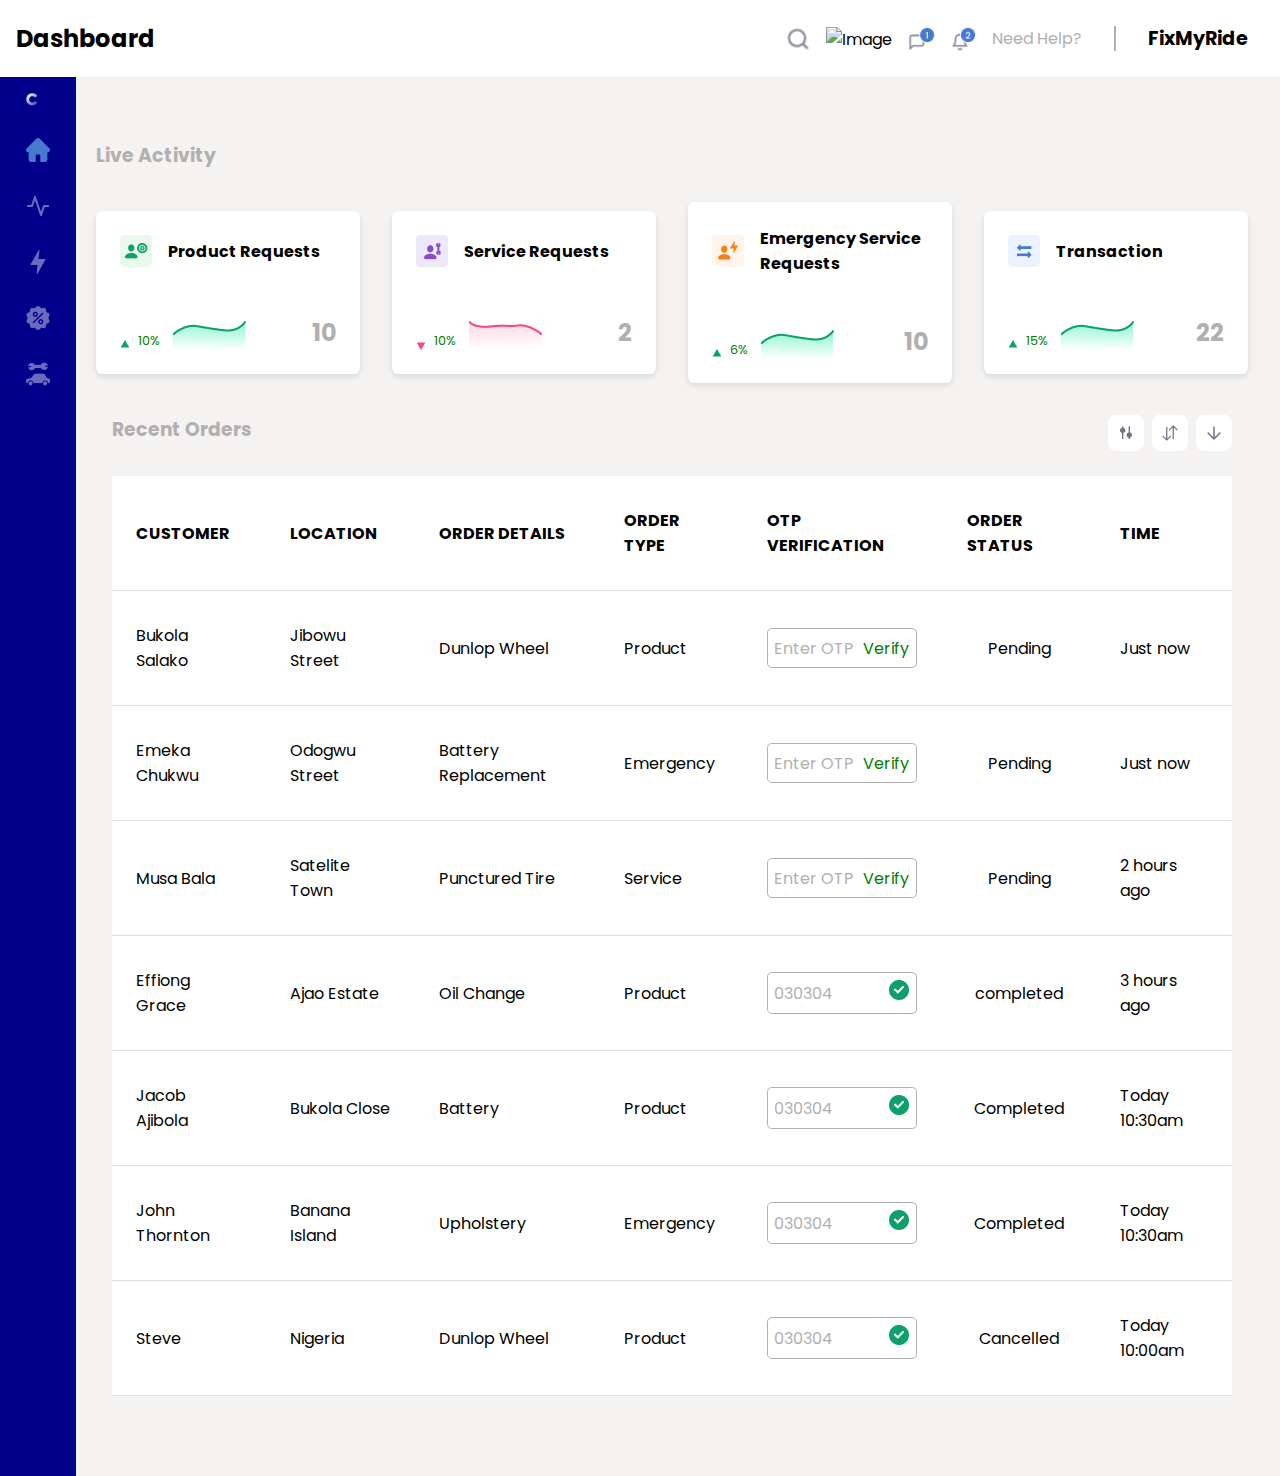
==== admin-dashboard.html @ a560eab2 "pushing the codes to the repo" ====
<!DOCTYPE html>
<html lang="en">
  <head>
    <meta charset="UTF-8" />
    <meta http-equiv="X-UA-Compatible" content="IE=edge" />
    <meta name="viewport" content="width=device-width, initial-scale=1.0" />
    <title>Admin Dashboard</title>
    <link rel="stylesheet" href="./styles/admin-dashboard.css" />
  </head>
  <body>
    <!-- Navigation -->
    <header>
      <nav>
        <h2>Dashboard</h2>
        <h3>FixMyRide</h3>

        <div class="nav-right">
          <div class="notification">
            <img src="./images/search.png" alt="search" />
            <img src="{{ url_for('static', filename='images/search.png') }}" alt="Image">
            <img src="./images/Group 573.png" alt="image" />
            <img src="./images/Group 572.png" alt="image" />

            <p>Need Help?</p>
          </div>

          <div class="fixmyride">
            <h4><a href="./index.html">FixMyRide</a></h4>
          </div>
        </div>
      </nav>
    </header>

    <main>
      <!-- Side Bar -->
      <section class="side-bar">
        <div class="side-bar-container">
          <div class="side-bar-icons">
            <img src="./images/C.png" alt="C" />
            <img src="./images/Home icon.png" alt="Home" />
            <img src="./images/Activity icon.png" alt="activity" />
            <img src="./images/Emergency icon.png" alt="emergency" />
            <img src="./images/Discount icon.png" alt="discount" />
            <img src="./images/Car-repair icon.png" alt="car repair" />
          </div>
        </div>
      </section>

      <div class="container">
        <!-- Live Activity -->
        <section class="live-activity">
          <div class="activity">
            <h3>Live Activity</h3>
            <div class="product-update">
              <div class="update">
                <div class="request">
                  <img
                    src="./images/Product requests icon.png"
                    alt="product request"
                  />
                  <p>Product Requests</p>
                </div>

                <div class="graph">
                  <img class="icon" src="./images/Graph.png" alt="graph" />
                  <p>10%</p>
                  <img src="./images/Graph (up).png" alt="graph" />
                  <h1 class="number">10</h1>
                </div>
              </div>

              <div class="update">
                <div class="request">
                  <img
                    src="./images/Service requests icon.png"
                    alt="service request"
                  />
                  <p>Service Requests</p>
                </div>

                <div class="graph">
                  <img class="icon" src="./images/Graph (1).png" alt="graph" />
                  <p>10%</p>
                  <img src="./images/Graph (Down).png" alt="graph" />
                  <h1 class="number">2</h1>
                </div>
              </div>

              <div class="update">
                <div class="request">
                  <img
                    src="./images/Emergency Service requests icon.png"
                    alt="service request"
                  />
                  <p>Emergency Service Requests</p>
                </div>

                <div class="graph">
                  <img class="icon" src="./images/Graph.png" alt="graph" />
                  <p>6%</p>
                  <img src="./images/Graph (up).png" alt="graph" />
                  <h1 class="number">10</h1>
                </div>
              </div>

              <div class="update">
                <div class="request">
                  <img
                    src="./images/Emergency Service requests icon (1).png"
                    alt="service request"
                  />
                  <p>Transaction</p>
                </div>

                <div class="graph">
                  <img class="icon" src="./images/Graph.png" alt="graph" />
                  <p>15%</p>
                  <img src="./images/Graph (up).png" alt="graph" />
                  <h1 class="number">22</h1>
                </div>
              </div>
            </div>
          </div>
        </section>

        <!-- Recent Order -->
        <section class="recent-order">
          <div class="order-header">
            <h3>Recent Orders</h3>
            <img src="./images/Frame 575.png" alt="image" />
          </div>

          <div class="table-container">
            <table class="table">
              <thead>
                <tr>
                  <th scope="col">Customer</th>
                  <th scope="col">Location</th>
                  <th scope="col">Order Details</th>
                  <th scope="col">Order Type</th>
                  <th scope="col">OTP Verification</th>
                  <th scope="col">Order Status</th>
                  <th scope="col">Time</th>
                </tr>
              </thead>
              <tbody>
                <tr>
                  <td>Bukola Salako</td>
                  <td>Jibowu Street</td>
                  <td>Dunlop Wheel</td>
                  <td>Product</td>
                  <td>
                    <p class="otp">Enter OTP <span>Verify</span></p>
                  </td>
                  <td class="pending">Pending</td>
                  <td>Just now</td>
                </tr>
                <tr>
                  <td>Emeka Chukwu</td>
                  <td>Odogwu Street</td>
                  <td>Battery Replacement</td>
                  <td>Emergency</td>
                  <td>
                    <p class="otp">Enter OTP <span>Verify</span></p>
                  </td>
                  <td class="pending">Pending</td>
                  <td>Just now</td>
                </tr>
                <tr>
                  <td>Musa Bala</td>
                  <td>Satelite Town</td>
                  <td>Punctured Tire</td>
                  <td>Service</td>
                  <td>
                    <p class="otp">Enter OTP <span>Verify</span></p>
                  </td>
                  <td class="pending">Pending</td>
                  <td>2 hours ago</td>
                </tr>
                <tr>
                  <td>Effiong Grace</td>
                  <td>Ajao Estate</td>
                  <td>Oil Change</td>
                  <td>Product</td>
                  <td>
                    <p class="otp">
                      030304<span
                        ><img src="./images/Group 508.png" alt="check"
                      /></span>
                    </p>
                  </td>
                  <td class="completed">completed</td>
                  <td>3 hours ago</td>
                </tr>
                <tr>
                  <td>Jacob Ajibola</td>
                  <td>Bukola Close</td>
                  <td>Battery</td>
                  <td>Product</td>
                  <td>
                    <p class="otp">
                      030304<span
                        ><img src="./images/Group 508.png" alt="check"
                      /></span>
                    </p>
                  </td>
                  <td class="completed">Completed</td>
                  <td>Today 10:30am</td>
                </tr>
                <tr>
                  <td>John Thornton</td>
                  <td>Banana Island</td>
                  <td>Upholstery</td>
                  <td>Emergency</td>
                  <td>
                    <p class="otp">
                      030304<span
                        ><img src="./images/Group 508.png" alt="check"
                      /></span>
                    </p>
                  </td>
                  <td class="completed">Completed</td>
                  <td>Today 10:30am</td>
                </tr>
                <tr>
                  <td>Steve</td>
                  <td>Nigeria</td>
                  <td>Dunlop Wheel</td>
                  <td>Product</td>
                  <td>
                    <p class="otp">
                      030304<span
                        ><img src="./images/Group 508.png" alt="check"
                      /></span>
                    </p>
                  </td>
                  <td class="cancelled">Cancelled</td>
                  <td>Today 10:00am</td>
                </tr>
              </tbody>
            </table>
          </div>
        </section>
      </div>
    </main>
  </body>
</html>
---- styles/admin-dashboard.css ----
@import url("https://fonts.googleapis.com/css2?family=Poppins&family=Roboto:ital@1&display=swap");

* {
  margin: 0;
  padding: 0;
  box-sizing: border-box;
  list-style: none;
  box-sizing: border-box;
}

a {
  text-decoration: none;
}

:root {
  --yellow: rgb(253, 253, 7);
  --black: #000;
  --saturatedblue: rgb(36, 193, 245);
  --white: #fff;
  --yellowgreen: rgb(131, 248, 13);
  --lightgray: rgb(177, 175, 175);
  --darkblue: hsl(240, 70%, 45%);
}

body {
  background-color: rgb(245, 242, 242);
  font-family: "Poppins", sans-serif;
}

main {
  display: grid;
  grid-template-columns: 5% 95%;
  margin: 0;
}

.container {
  margin: 0;
}

/* Navigation Styling */

header {
  display: grid;
  grid-template-columns: 1fr auto;
  align-items: center;
  padding: 1rem;
  background-color: var(--white);
}

nav {
  display: flex;
  justify-content: space-between;
  align-items: center;
  width: 100%;
}

h2 {
  margin: 0;
  font-size: 1.5rem;
  font-weight: bold;
}

nav h3 {
  display: none;
}

.nav-right {
  display: flex;
  align-items: center;
  justify-content: flex-end;
}

.notification {
  display: flex;
  align-items: center;
  margin-right: 1rem;
  border-right: 2px solid var(--lightgray);
  padding-right: 2rem;
  cursor: pointer;
}

.notification img {
  margin-right: 1rem;
  height: 1.5rem;
}

.notification p {
  margin: 0;
  font-size: 1rem;
  color: var(--lightgray);
}

.notification p:hover {
  color: var(--darkblue);
}

.fixmyride {
  padding: 0.5rem 1rem;
}

.fixmyride h4 {
  margin: 0;
  font-size: 1.2rem;
  font-weight: bold;
  cursor: pointer;
}

.fixmyride h4 a {
  color: var(--black);
}

.fixmyride h4 a:hover {
  color: var(--yellow);
}
/* End of Navigation Section Styling */

/* Side bar Section Styling */
.side-bar {
  display: grid;
  width: 100%;
  height: 100%;
  margin-right: 0;
}

.side-bar-container {
  background-color: darkblue;
  padding: 1rem;
}

.side-bar-icons {
  display: grid;
  align-items: center;
  padding-inline: 10px;
}
.side-bar-icons img {
  margin-bottom: 2rem;
  cursor: pointer;
}

/* Live Activity Section Styling */
.live-activity {
  height: auto;
  padding: 2rem 0;
}

h3 {
  padding-top: 2rem;
  margin-bottom: 2rem;
  color: var(--lightgray);
}

.activity {
  margin: 0 2rem;
}

.product-update {
  display: grid;
  grid-template-columns: repeat(auto-fit, minmax(250px, 1fr));
  grid-gap: 2rem;
  align-items: center;
  justify-content: center;
}

.update {
  background-color: var(--white);
  padding: 1.5rem;
  border-radius: 0.4rem;
  box-shadow: 0px 3px 6px rgba(0, 0, 0, 0.1);
}

.request {
  display: flex;
  align-items: center;
}

.request p {
  font-weight: bold;
  padding-left: 1rem;
}

.graph {
  display: flex;
  align-items: center;
  margin-top: 2rem;
}

.icon {
  height: 30%;
  margin-top: auto;
}

.graph p {
  margin-top: auto;
  padding: 0 0.5rem;
  color: green;
  font-size: 0.8rem;
}

.graph img {
  margin-top: auto;
}

.graph h1 {
  color: var(--lightgray);
  margin-top: 1rem;
  margin-left: auto;
  font-size: 1.5rem;
}

/* Recent Order Section Styling */
.recent-order {
  margin: 0 3rem;
}

.order-header {
  display: flex;
}

.order-header h3 {
  margin-top: -2rem;
}

.order-header img {
  margin-left: auto;
  height: 40%;
  cursor: pointer;
}

.table {
  width: 100%;
  border-collapse: collapse;
  background-color: var(--white);
}

.table-container {
  margin-bottom: 5rem;
}

th,
td {
  padding: 2rem 1.5rem;
  text-align: left;
}

tr {
  border-bottom: 1px solid #ddd;
}

th {
  font-weight: 700;
  text-transform: uppercase;
}

.otp {
  display: flex;
  align-items: center;
  border: 1px solid var(--lightgray);
  height: fit-content;
  padding: 0.4rem;
  width: 150px;
  color: var(--lightgray);
  border-radius: 0.3rem;
}

span {
  color: green;
  margin-left: auto;
}

.pending,
.cancelled,
.completed {
  text-align: center;
}

@media screen and (max-width: 1024px) {
  .live-activity {
    margin: 0 1.5rem;
  }
}

@media screen and (max-width: 768px) {
  header {
    grid-template-columns: 1fr;
  }

  .product-update {
    grid-template-columns: repeat(auto-fit, minmax(200px, 1fr));
    grid-gap: 1rem;
  }

  .live-activity {
    margin: 0 2rem;
  }

  .update {
    padding: 1rem;
  }

  .graph h1 {
    font-size: 1.2rem;
  }

  .order-header {
    margin: 0 2rem;
  }

  .table-container {
    grid-template-columns: repeat(auto-fit, minmax(200px, 1fr));
    margin: 0 2rem;
  }

  .table {
    overflow-x: auto;
    display: block;
  }

  .order-header img {
    margin-left: auto;
  }
}

@media only screen and (max-width: 600px) {
  main {
    grid-template-columns: 8% 92%;
  }

  nav {
    height: 5vh;
  }

  .nav-right, h2 {
    display: none;
  }

  nav h3 {
    display: block;
    color: var(--yellow);
    cursor: pointer;
  }

  nav h3:hover {
    color: var(--black);
  }

  .side-bar {
    grid-template-rows: auto;
    grid-template-columns: auto 1fr;
    height: auto;
  }

  .side-bar-container {
    grid-template-rows: auto;
    grid-template-columns: auto 1fr;
    padding: 1rem 0;
  }

  .side-bar-icons {
    grid-template-rows: 50px;
    grid-column-gap: 10px;
  }

  h3 {
    text-align: center;
  }

  .live-activity {
    margin: 0;
  }

  .order-header {
    margin: 0;
  }

  .order-header h3 {
    font-size: 1rem;
  }

  .table-container {
    grid-template-columns: 1fr;
    margin: 0;
  }

  .table {
    overflow-x: auto;
    display: block;
  }

  th,
  td {
  padding: 1rem .8rem;
  }

  .otp {
    font-size: 0.8rem;
    width: 120px;
  }
}
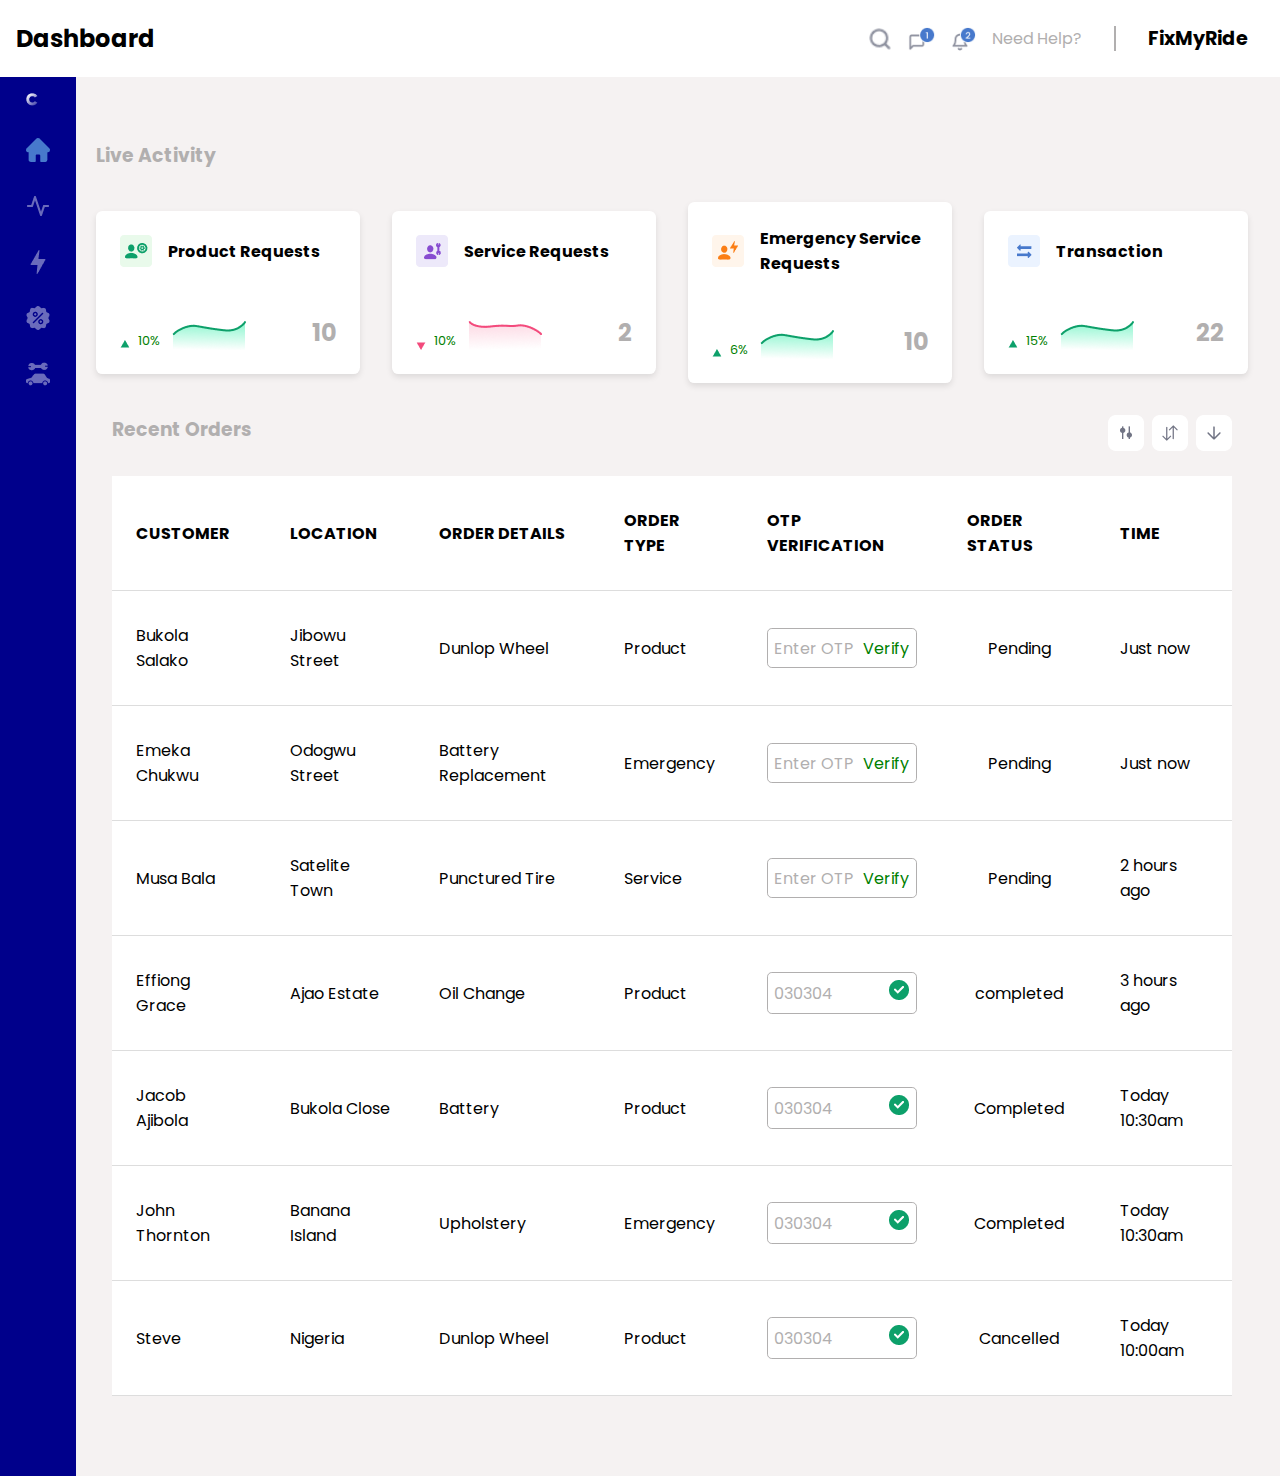
==== commit 9ff01fd4: "updated the admin dashboard" ====
--- a/admin-dashboard.html
+++ b/admin-dashboard.html
@@ -17,7 +17,6 @@
         <div class="nav-right">
           <div class="notification">
             <img src="./images/search.png" alt="search" />
-            <img src="{{ url_for('static', filename='images/search.png') }}" alt="Image">
             <img src="./images/Group 573.png" alt="image" />
             <img src="./images/Group 572.png" alt="image" />
 
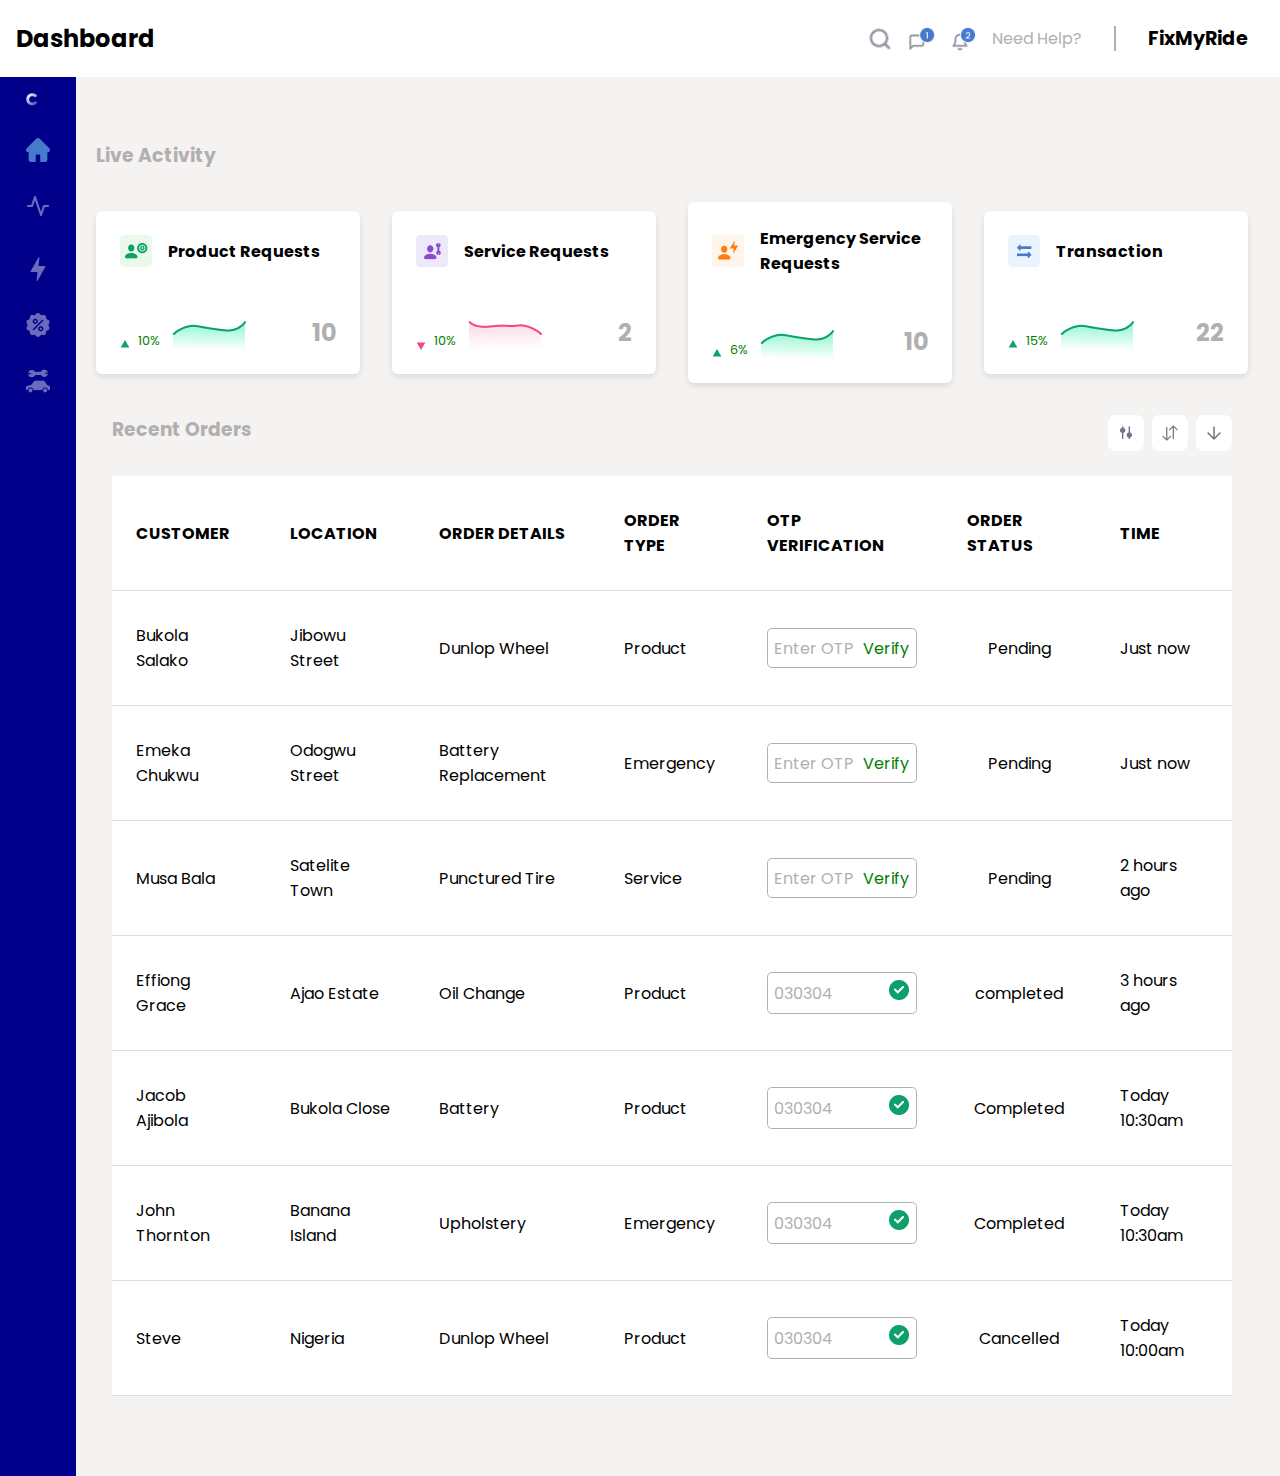
==== commit 5933286d: "testing out a new feature on the admin dashboard" ====
--- a/admin-dashboard.html
+++ b/admin-dashboard.html
@@ -37,7 +37,8 @@
           <div class="side-bar-icons">
             <img src="./images/C.png" alt="C" />
             <img src="./images/Home icon.png" alt="Home" />
-            <img src="./images/Activity icon.png" alt="activity" />
+            <a href="index.html"><img src="./images/Activity icon.png" alt="activity" /></a>
+            <!-- <img src="./images/Activity icon.png" alt="activity" /> -->
             <img src="./images/Emergency icon.png" alt="emergency" />
             <img src="./images/Discount icon.png" alt="discount" />
             <img src="./images/Car-repair icon.png" alt="car repair" />
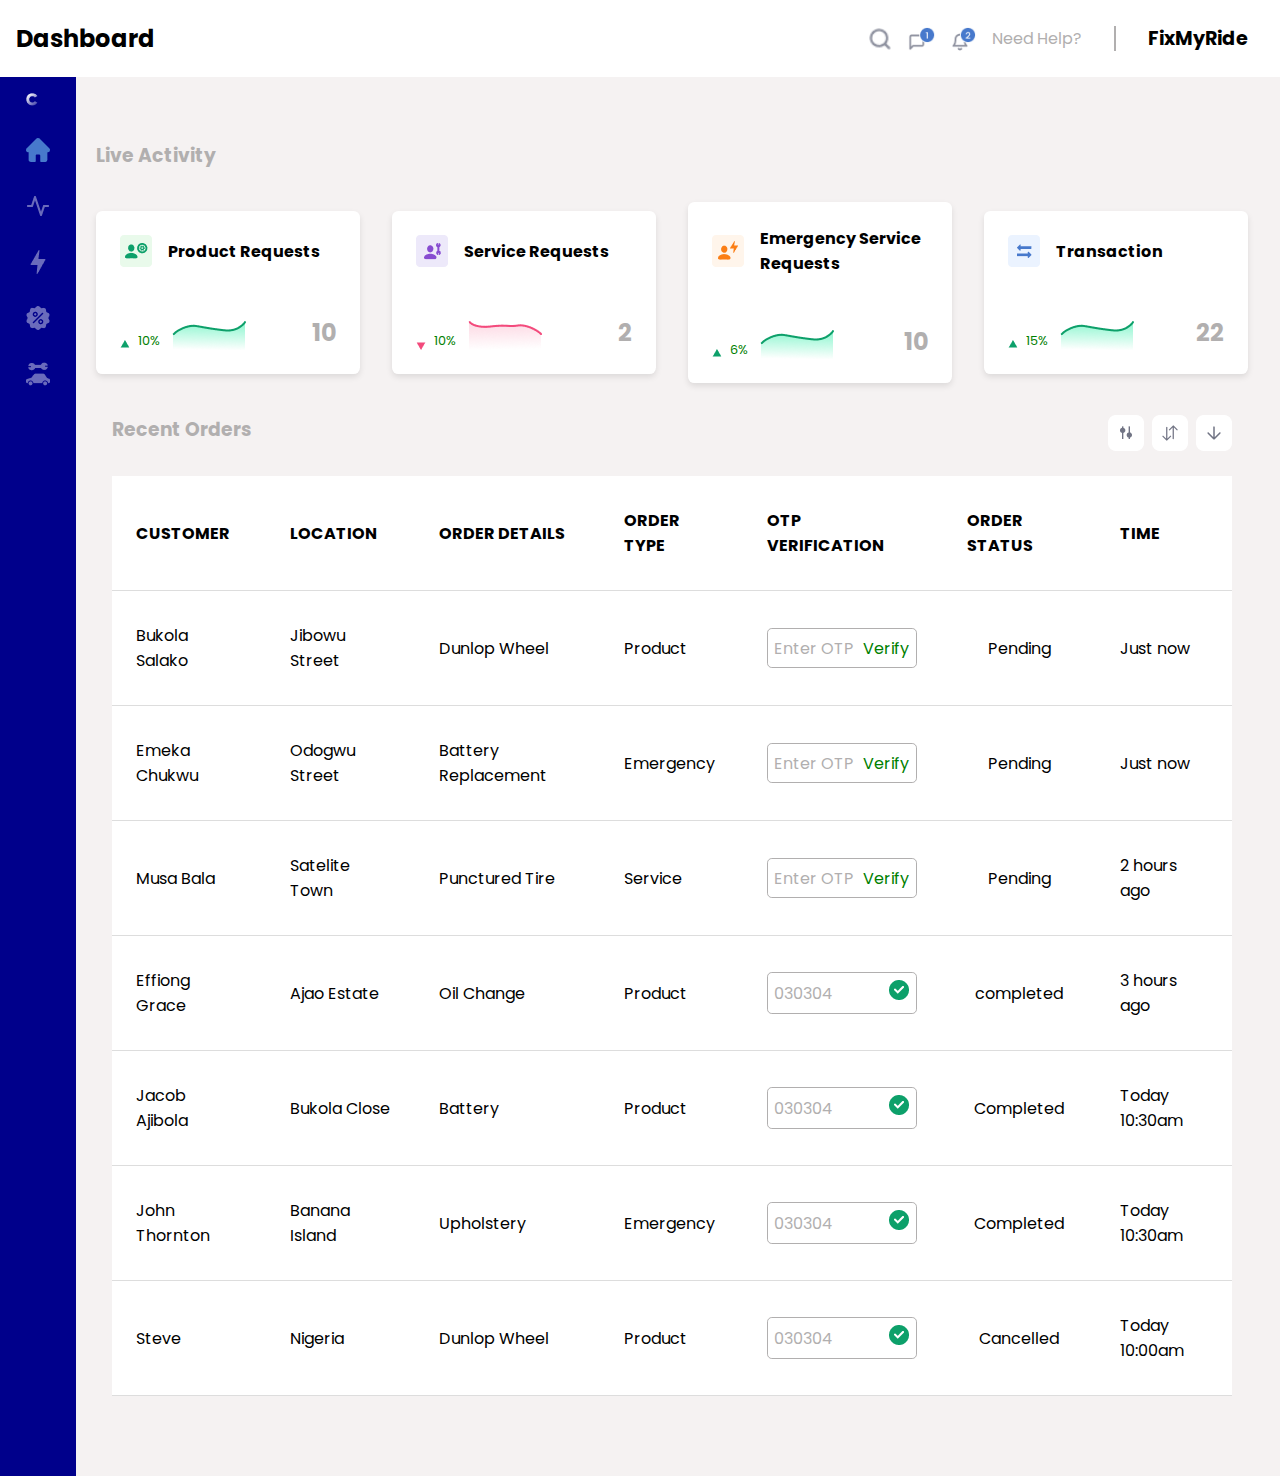
==== commit 92c74fb2: "reverting the change made to the admin dashboard" ====
--- a/admin-dashboard.html
+++ b/admin-dashboard.html
@@ -37,8 +37,7 @@
           <div class="side-bar-icons">
             <img src="./images/C.png" alt="C" />
             <img src="./images/Home icon.png" alt="Home" />
-            <a href="index.html"><img src="./images/Activity icon.png" alt="activity" /></a>
-            <!-- <img src="./images/Activity icon.png" alt="activity" /> -->
+            <img src="./images/Activity icon.png" alt="activity" />
             <img src="./images/Emergency icon.png" alt="emergency" />
             <img src="./images/Discount icon.png" alt="discount" />
             <img src="./images/Car-repair icon.png" alt="car repair" />
